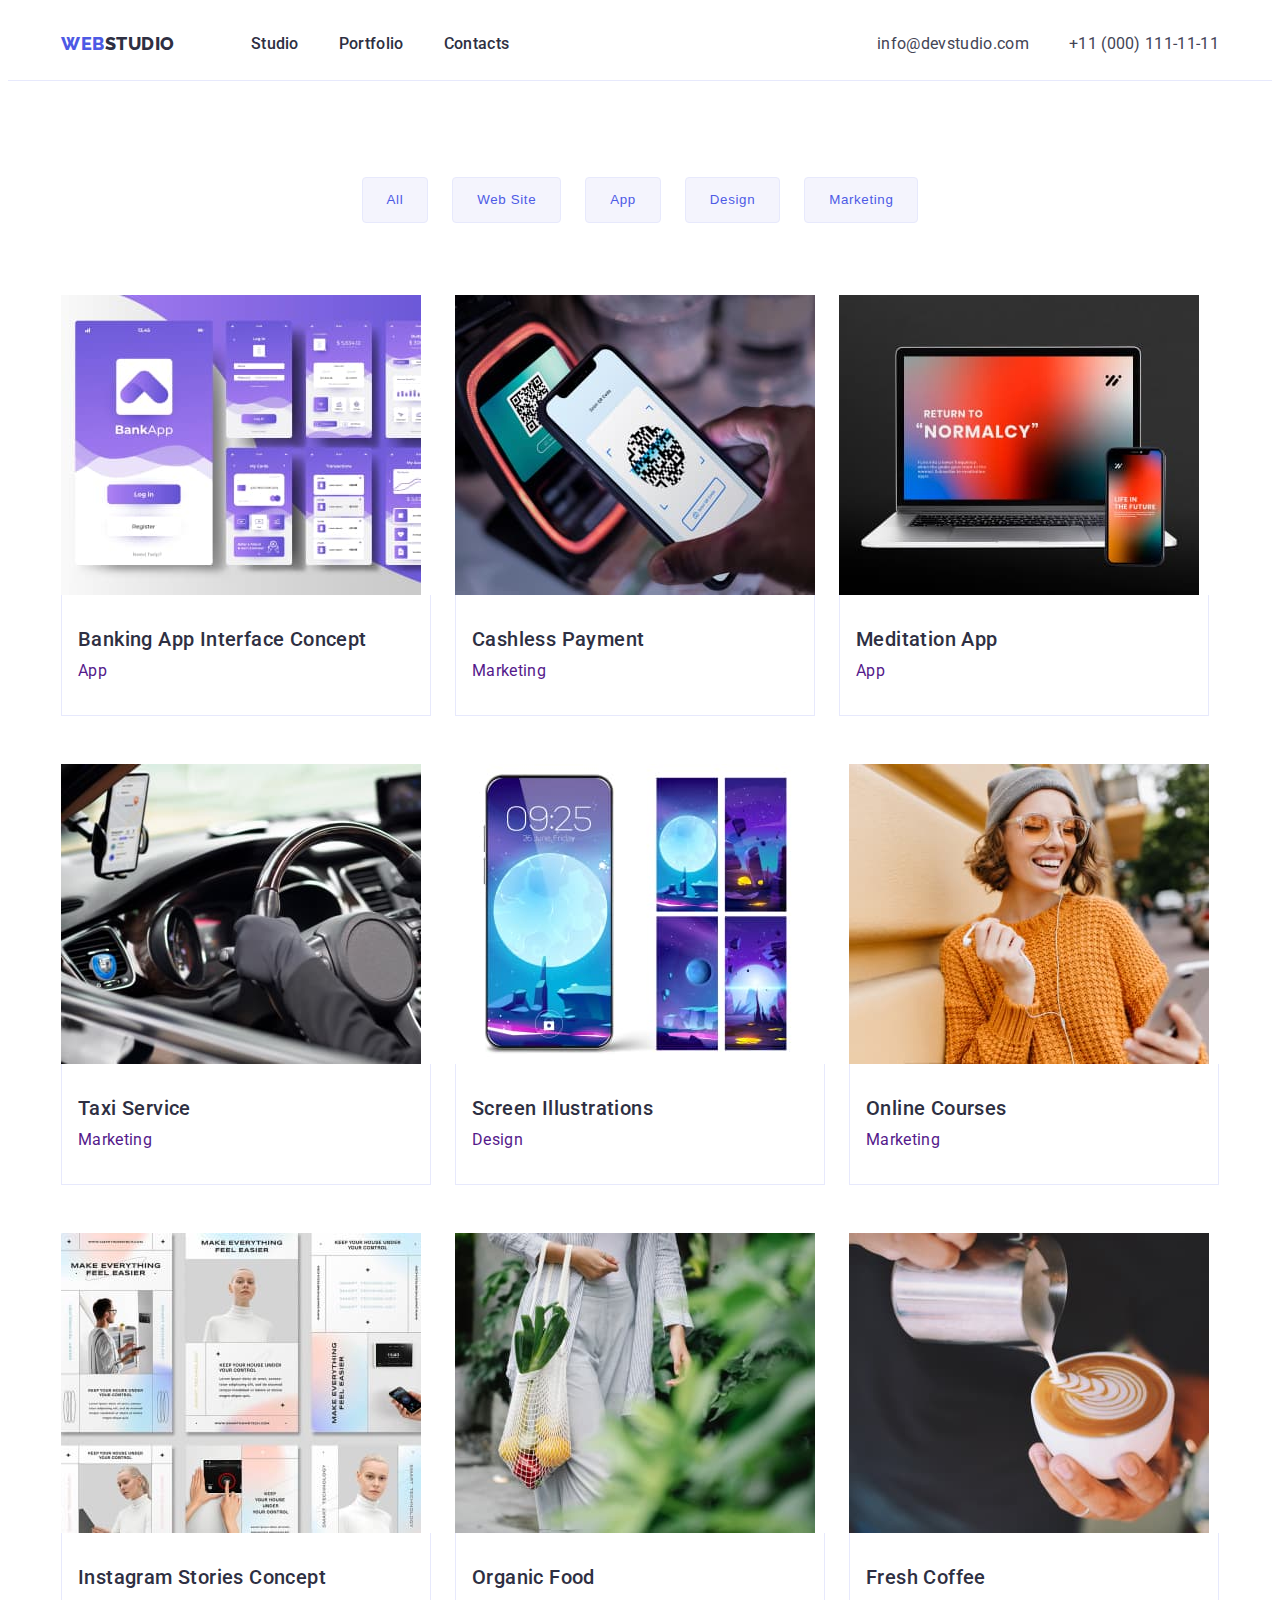
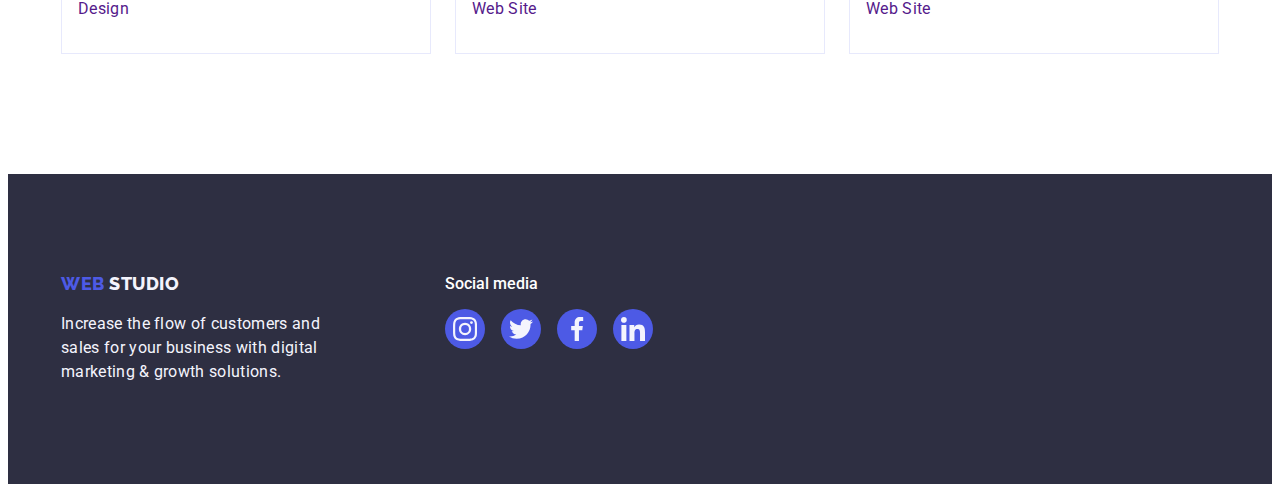
==== portfolio.html @ fe932e51 "Initial commit" ====
<!DOCTYPE html>
<html lang="en">
  <head>
    <link rel="preconnect" href="https://fonts.googleapis.com" />
    <link rel="preconnect" href="https://fonts.gstatic.com" crossorigin />
    <link
      href="https://fonts.googleapis.com/css2?family=Raleway:wght@800&family=Roboto:wght@400;500;700&display=swap"
      rel="stylesheet"
    />
    <link
      rel="stylesheet"
      href="https://cdnjs.cloudflare.com/ajax/libs/modern-normalize/2.0.0/modern-normalize.min.css"
      integrity="sha512-4xo8blKMVCiXpTaLzQSLSw3KFOVPWhm/TRtuPVc4WG6kUgjH6J03IBuG7JZPkcWMxJ5huwaBpOpnwYElP/m6wg=="
      crossorigin="anonymous"
      referrerpolicy="no-referrer"
    />
    <link rel="stylesheet" href="css/styles.css" />
    <meta charset="UTF-8" />
    <meta http-equiv="X-UA-Compatible" content="IE=edge" />
    <meta name="viewport" content="width=device-width, initial-scale=1.0" />
    <title>WebStudio</title>
  </head>

  <body>
    <header class="header-line">
      <div class="container top-line">
        <nav class="navigation">
          <a href="./index.html" class="logo">
            <span class="logo-accent">Web</span><span>Studio</span>
          </a>
          <ul class="top-menu">
            <li><a href="./index.html" class="nav-link link">Studio</a></li>
            <li>
              <a href="./portfolio.html" class="nav-link link">Portfolio</a>
            </li>
            <li><a href="" class="nav-link link">Contacts</a></li>
          </ul>
        </nav>
        <address>
          <ul class="contacts">
            <li>
              <a href="mailto:info@devstudio.com" class="contact-link link"
                >info@devstudio.com</a
              >
            </li>
            <li>
              <a href="tel:+110001111111" class="contact-link link"
                >+11 (000) 111-11-11</a
              >
            </li>
          </ul>
        </address>
      </div>
    </header>

    <main>
      <section class="section-projects">
        <div class="container">
          <h1 class="visually-hidden">Portfolio</h1>
          <ul class="filters">
            <li><button type="button" class="filter-button">All</button></li>
            <li>
              <button type="button" class="filter-button">Web Site</button>
            </li>
            <li><button type="button" class="filter-button">App</button></li>
            <li><button type="button" class="filter-button">Design</button></li>
            <li>
              <button type="button" class="filter-button">Marketing</button>
            </li>
          </ul>

          <ul class="projects-list">
            <li>
              <a href="" class="project-card">
                <img
                  src="images/banking.jpg"
                  alt="screens of banking mobilephone aplication "
                  width="360"
                  height="300"
                />
                <div class="card-description">
                  <h3 class="project-name">Banking App Interface Concept</h3>
                  <p class="project-type">App</p>
                </div>
              </a>
            </li>
            <a href="" class="project-card">
              <img
                src="images/payment.jpg"
                alt="payment by mobile phone"
                width="360"
                height="300"
              />
              <div class="card-description">
                <h3 class="project-name">Cashless Payment</h3>
                <p class="project-type">Marketing</p>
              </div>
            </a>
            </li>
            <li>
              <a href="" class="project-card">
              <img
                src="images/meditation.jpg"
                alt="laptop and mobile phone with the same app on screen"
                width="360"
                height="300"
              />
              <div class="card-description">
                <h3 class="project-name">Meditation App</h3>
                <p class="project-type">App</p>
              </div>
              </a>
            </li>
            <li>
              <a href="" class="project-card">
              <img
                src="images/taxi.jpg"
                alt="interior of car"
                width="360"
                height="300"
              />
              <div class="card-description">
                <h3 class="project-name">Taxi Service</h3>
                <p class="project-type">Marketing</p>
              </div>
              </a>
            </li>
            <li>
              <a href="" class="project-card">
              <img
                src="images/illustrations.jpg"
                alt="5 phone wallpapers"
                width="360"
                height="300"
              />
              <div class="card-description">
                <h3 class="project-name">Screen Illustrations</h3>
                <p class="project-type">Design</p>
              </div>
              </a>
            </li>
            <li>
              <a href="" class="project-card">
              <img
                src="images/courses.jpg"
                alt="happy woman look at the phone"
                width="360"
                height="300"
              />
              <div class="card-description">
                <h3 class="project-name">Online Courses</h3>
                <p class="project-type">Marketing</p>
              </div>
              </a>
            </li>
            <li>
              <a href="" class="project-card">
              <img
                src="images/stories.jpg"
                alt="some screenshots of instagram stories"
                width="360"
                height="300"
              />
              <div class="card-description">
                <h3 class="project-name">Instagram Stories Concept</h3>
                <p class="project-type">Design</p>
              </div>
              </a>
            </li>
            <li>
              <a href="" class="project-card">
              <img
                src="images/food.jpg"
                alt="fruit in a net held by a woman"
                width="360"
                height="300"
              />
              <div class="card-description">
                <h3 class="project-name">Organic Food</h3>
                <p class="project-type">Web Site</p>
              </div>
              </a>
            </li>
            <li>
              <a href="" class="project-card">
              <img
                src="images/coffe.jpg"
                alt="making a pattern on coffee close-up"
                width="360"
                height="300"
              />
              <div class="card-description">
                <h3 class="project-name">Fresh Coffee</h3>
                <p class="project-type">Web Site</p>
              </div>
              </a>
            </li>
          </ul>
        </div>
      </section>
    </main>

    <footer class="footer-bg">
      <div class="container footer-wrapper">
        <div>
          <a href="./index.html" class="footer-logo">
            <span class="logo-accent">Web</span>
            <span class="logo-accent-white">Studio</span>
          </a>
          <p class="footer-slogan">
            Increase the flow of customers and sales for your business with
            digital marketing & growth solutions.
          </p>
        </div>
        <div class="footer-social">
          <span class="footer-social-title">Social media</span>
          <ul class="footer-social-icons">
            <li>
              <a href="" class="social-icon-footer">
                <svg width="24px" height="24px">
                  <use href="./images/icons.svg#icon-instagram-2"></use>
                </svg>
              </a>
            </li>
            <li>
              <a href="" class="social-icon-footer">
                <svg width="24px" height="24px">
                  <use href="./images/icons.svg#icon-twitter-1"></use>
                </svg>
              </a>
            </li>
            <li>
              <a href="" class="social-icon-footer">
                <svg width="24px" height="24px">
                  <use href="./images/icons.svg#icon-facebook-1"></use>
                </svg>
              </a>
            </li>
            <li>
              <a href="" class="social-icon-footer">
                <svg width="24px" height="24px">
                  <use href="./images/icons.svg#icon-linkedin-1"></use>
                </svg>
              </a>
            </li>
          </ul>
        </div>
      </div>
    </footer>
  </body>
</html>
---- css/styles.css ----
:root {
  --dark: #2e2f42;
  --text: #434455;
  --primary-brand: #4d5ae5;
  --link-active: #404bbf;
  --white: #fff;
  --light: #f4f4fd;
  --cornflower: #e7e9fc;
  --button-shadow: rgba(0, 0, 0, 0.15);
  --portfolio-shadow: 0px 2px 1px 0px rgba(46, 47, 66, 0.08),
    0px 1px 1px 0px rgba(46, 47, 66, 0.16),
    0px 1px 6px 0px rgba(46, 47, 66, 0.08);
  --success: #31d0aa;
  --light-slate: #8e8f99;
}

body {
  font-family: "Roboto", sans-serif;
  color: var(--text);
  background-color: #ffffff;
  font-size: 16px;
}

h1,
h2,
h3,
h4,
h5,
h6,
p {
  margin: 0px;
}

img {
  display: block;
  max-width: 100%;
  height: auto;
}

button {
  cursor: pointer;
  border: none;
  border-radius: 4px;
}

ul,
ol {
  list-style: none;
  margin: 0;
  padding-left: 0px;
}

a {
  text-decoration: none;
}

.container {
  width: 1158px;
  padding: 0px 15px;
  margin: 0 auto;
}

.section {
  padding-top: 120px;
  padding-bottom: 120px;
}

.visually-hidden {
  position: absolute;
  width: 1px;
  height: 1px;
  margin: 1px;
  border: 0px;
  padding: 0px;

  white-space: nowrap;
  clip-path: inset(100%);
  clip: rect(0 0 0 0);
  overflow: hidden;
}

.logo {
  color: var(--dark);
  text-decoration: none;
  font-family: "Raleway";
  font-size: 18px;
  font-weight: 800;
  line-height: 1.16;
  letter-spacing: 0.54px;
  text-transform: uppercase;
  margin-right: 76px;
  padding-top: 25.5px;
  padding-bottom: 25.5px;
}

.logo-accent {
  color: var(--primary-brand);
}

.top-menu {
  display: flex;
  gap: 40px;
  list-style-type: none;
  padding: 24px 0;
  margin: 0;
}

.nav-link {
  color: var(--dark);
  font-weight: 500;
  line-height: 1.5;
  letter-spacing: 0.32px;
}

.link:hover,
.link:focus {
  color: var(--link-active);
}

.contacts {
  display: flex;
  gap: 40px;
  list-style-type: none;
  padding-left: 0;
  padding-top: 24px;
  padding-bottom: 24px;
  margin: 0;
}

.contact-link {
  font-style: normal;
  color: var(--text);
  font-size: 16px;
  line-height: 1.5;
  letter-spacing: 0.32px;
}

.hero-image {
  padding-bottom: 188px;
  background: linear-gradient(rgba(46, 47, 66, 0.7), rgba(46, 47, 66, 0.7)),
    url(../images/heroimage.jpg);
  background-repeat: no-repeat;
  background-position: center;
  max-width: 1440px;
  padding-top: 188px;
  margin-left: auto;
  margin-right: auto;
  text-align: center;
}

.title {
  color: var(--white);
  text-align: center;
  font-size: 56px;
  font-weight: 700;
  line-height: 1.07;
  letter-spacing: 1.12px;
  margin: 0 auto;
  width: 496px;
  margin-bottom: 48px;
}

.hero-button {
  cursor: pointer;
  background: var(--primary-brand);
  color: var(--white);
  font-size: 16px;
  font-weight: 500;
  line-height: 1.5;
  letter-spacing: 0.64px;
  font-style: "inherit";
  padding: 16px 32px;
  border-radius: 4px;
  box-shadow: 0px 4px 4px 0px var(--button-shadow);
  border: none;
}

.hero-button:hover,
.hero-button:focus {
  background-color: var(--link-active);
}
.feature-list {
  display: flex;
  gap: 24px;
  list-style-type: none;
  margin: 0px;
  padding: 0px;
}

.feature {
  color: var(--dark);
  font-size: 20px;
  font-weight: 500;
  line-height: 1.2;
  letter-spacing: 0.4px;
  margin-bottom: 8px;
  margin-top: 8px;
}

.feature-list li {
  width: 264px;
}

.feature-description {
  line-height: 1.5;
  letter-spacing: 0.32px;
  margin: 0px;
}

.work {
  padding-top: 0px;
}
.section-header {
  color: var(--dark);
  text-align: center;
  font-size: 36px;
  font-weight: 700;
  line-height: 1.11;
  letter-spacing: 0.72px;
  text-transform: capitalize;
  margin-bottom: 72px;
}

.spec-list {
  display: flex;
  gap: 24px;
  justify-content: center;
  list-style-type: none;
  padding: 0;
  margin: 0;
}
.team-list {
  display: flex;
  gap: 24px;
  justify-content: center;
  list-style-type: none;
  margin: 0;
  padding: 0;
}
.team-box {
  background: var(--light);
}
.worker-name {
  color: var(--dark);
  text-align: center;
  font-size: 20px;
  font-weight: 500;
  line-height: 1.2;
  letter-spacing: 0.4px;
  padding: 0px;
  margin-bottom: 8px;
}
.worker-description {
  text-align: center;
  line-height: 1.5;
  letter-spacing: 0.32px;
  margin: 0;
}

.worker-card {
  padding: 32px 0px;
}

.footer-bg {
  background: var(--dark);
  padding: 100px 0px;
}

.footer-logo {
  color: var(--dark);
  text-decoration: none;
  font-family: "Raleway";
  font-size: 18px;
  font-weight: 800;
  line-height: 1.16;
  letter-spacing: 0.54px;
  text-transform: uppercase;
  margin-bottom: 16px;
  display: block;
}

.logo-accent-white {
  color: var(--light);
}
.footer-slogan {
  color: var(--light);
  font-style: normal;
  line-height: 1.5;
  letter-spacing: 0.32px;
  width: 264px;
  margin-top: 17.5px;
}

.section-projects {
  padding-top: 96px;
  padding-bottom: 120px;
}

.filters {
  display: flex;
  justify-content: center;
  gap: 24px;
  list-style-type: none;
  margin-bottom: 72px;
}
.filter-button {
  color: var(--primary-brand);
  background: var(--light);
  text-align: center;
  font-weight: 500;
  line-height: 1.5;
  letter-spacing: 0.64px;
  font-style: "inherit";
  cursor: pointer;
  padding: 12px 24px;
  border-radius: 4px;
  border: 1px solid var(--cornflower);
}
.filter-button:hover,
.filter-button:focus {
  background-color: var(--link-active);
  color: var(--light);
  box-shadow: 0px 2px 2px 0px rgba(0, 0, 0, 0.12),
    0px 2px 1px 0px rgba(0, 0, 0, 0.08), 0px 3px 1px 0px rgba(0, 0, 0, 0.1);
  border: 1px solid var(--link-active);
}

.projects-list {
  list-style-type: none;
  display: flex;
  flex-wrap: wrap;
  row-gap: 48px;
  column-gap: 24px;
  margin: 0;
  padding: 0;
}

.project-card {
  display: block;
}
.project-card:focus,
.project-card:hover {
  box-shadow: var(--portfolio-shadow);
}

.project-name {
  color: var(--dark);
  font-size: 20px;
  font-weight: 500;
  line-height: 1.2;
  letter-spacing: 0.4px;
  margin-top: 0;
  margin-bottom: 8px;
}
.project-type {
  line-height: 1.5;
  letter-spacing: 0.32px;
  margin: 0;
}

.top-line {
  display: flex;
  align-items: center;
}

.navigation {
  display: flex;
  align-items: center;
  margin-right: auto;
}

.header-line {
  border-bottom: 1px solid var(--cornflower);
}
.team-list > li {
  background-color: var(--white);
  box-shadow: 0px 2px 1px 0px rgba(46, 47, 66, 0.08),
    0px 1px 1px 0px rgba(46, 47, 66, 0.16),
    0px 1px 6px 0px rgba(46, 47, 66, 0.08);
  border-radius: 0px 0px 4px 4px;
}

.projects-list > li {
  flex-basis: calc((100% - 48px) / 3);
}

.card-description {
  background-color: var(--white);
  border-color: var(--cornflower);
  border-style: solid;
  border-right-width: 1px;
  border-bottom-width: 1px;
  border-left-width: 1px;
  border-top-width: 0;
  padding: 32px 16px;
}

.feature-icon {
  background-color: var(--light);
  width: 100%;
  border-radius: 4px;
  height: 120px;
  display: flex;
  align-items: center;
  justify-content: center;
}

.team-social-icons {
  display: flex;
  gap: 24px;
  margin-top: 8px;
  justify-content: center;
}

.customers {
  display: flex;
  gap: 24px;
  justify-content: center;
}

.customer-icon {
  border: 1px solid var(--light-slate);
  border-radius: 4px;
  display: flex;
  justify-content: center;
  align-items: center;
  width: 168px;
  height: 88px;
  fill: var(--light-slate);
}

.customer-icon:hover,
.customer-icon:focus {
  border-color: var(--link-active);
  fill: var(--link-active);
}

.footer-wrapper {
  display: flex;
}

.footer-social-title {
  color: var(--white);
  font-weight: 500;
}

.footer-social-icons {
  display: flex;
  gap: 16px;
  margin-top: 16px;
  justify-content: center;
}

.footer-social {
  margin-left: 120px;
}

.social-icon {
  display: flex;
  width: 40px;
  height: 40px;
  border-radius: 50%;
  align-items: center;
  justify-content: center;
  background-color: var(--primary-brand);
}

.social-icon:hover,
.social-icon:focus {
  background-color: var(--link-active);
}

.social-icon-footer {
  display: flex;
  width: 40px;
  height: 40px;
  border-radius: 50%;
  align-items: center;
  justify-content: center;
  background-color: var(--primary-brand);
}

.social-icon-footer:hover,
.social-icon-footer:focus {
  background-color: var(--success);
}
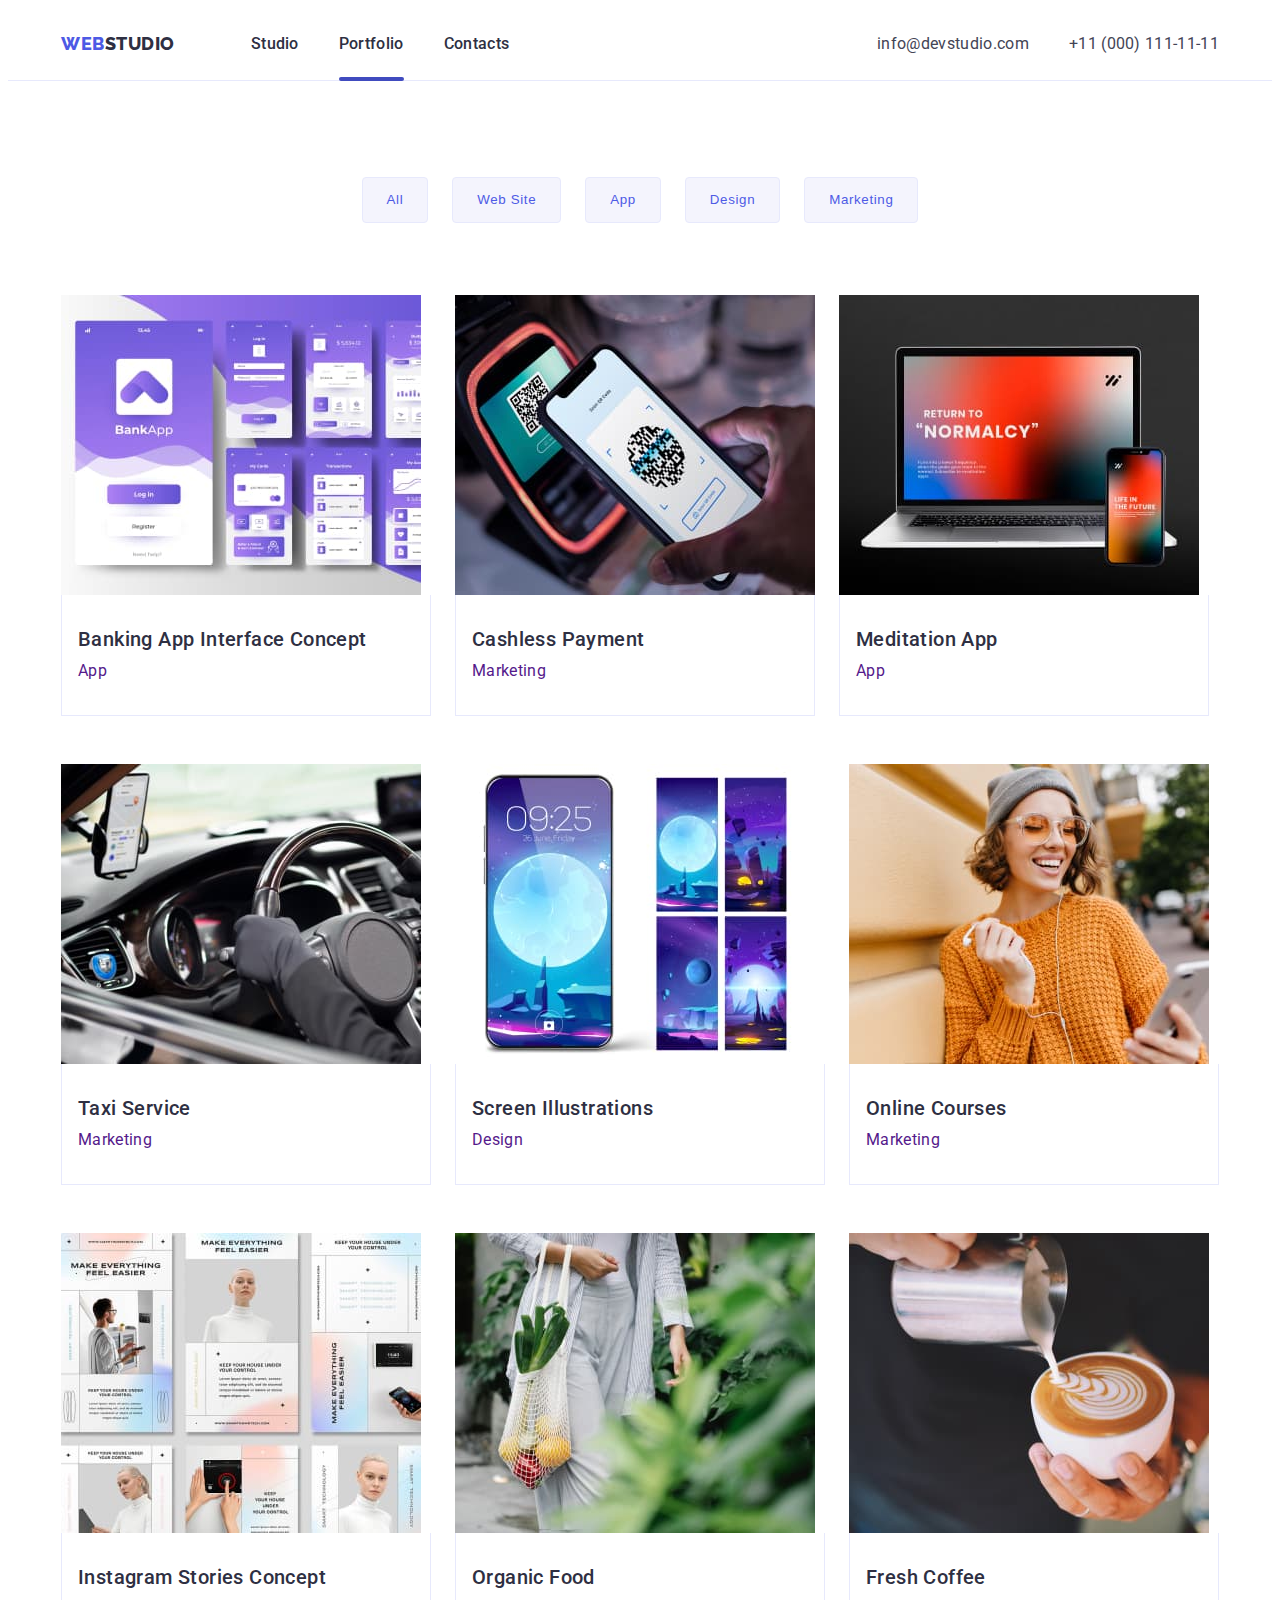
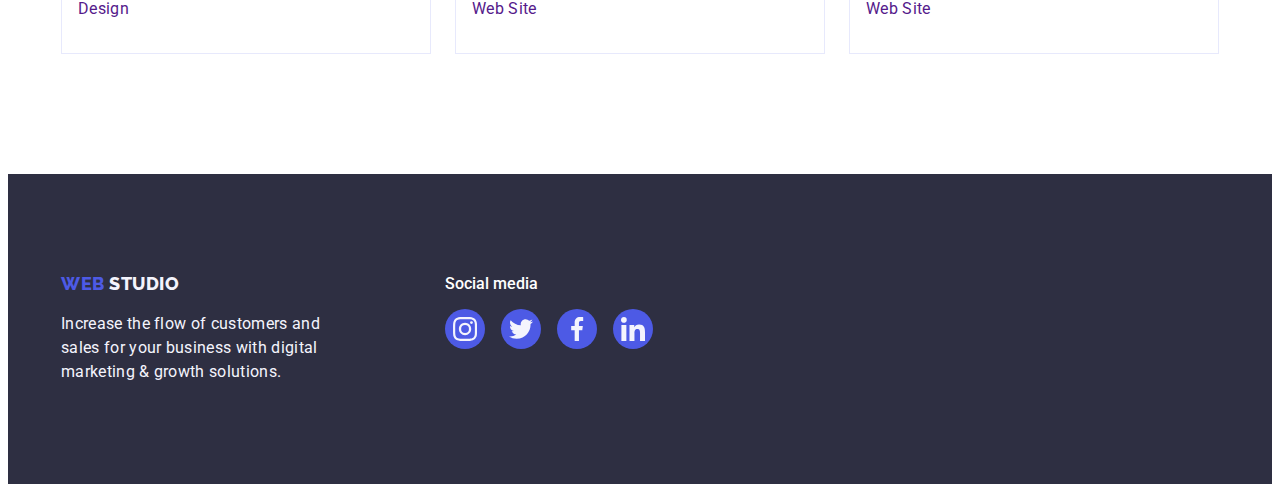
==== commit 7527fe80: "update" ====
--- a/portfolio.html
+++ b/portfolio.html
@@ -31,7 +31,7 @@
           <ul class="top-menu">
             <li><a href="./index.html" class="nav-link link">Studio</a></li>
             <li>
-              <a href="./portfolio.html" class="nav-link link">Portfolio</a>
+              <a href="./portfolio.html" class="nav-link link current-link">Portfolio</a>
             </li>
             <li><a href="" class="nav-link link">Contacts</a></li>
           </ul>
@@ -72,12 +72,17 @@
           <ul class="projects-list">
             <li>
               <a href="" class="project-card">
+                <div class="project-image">
                 <img
                   src="images/banking.jpg"
                   alt="screens of banking mobilephone aplication "
                   width="360"
                   height="300"
                 />
+                     <div class="project-overlay">
+                  <p>14 Stylish and User-Friendly App Design Concepts · Task Manager App · Calorie Tracker App · Exotic Fruit Ecommerce App · Cloud Storage App</p>
+                </div>
+                </div>
                 <div class="card-description">
                   <h3 class="project-name">Banking App Interface Concept</h3>
                   <p class="project-type">App</p>
--- a/css/styles.css
+++ b/css/styles.css
@@ -12,6 +12,8 @@
     0px 1px 6px 0px rgba(46, 47, 66, 0.08);
   --success: #31d0aa;
   --light-slate: #8e8f99;
+  --background-standard-animation: background-color 250ms
+    cubic-bezier(0.4, 0, 0.2, 1);
 }
 
 body {
@@ -19,6 +21,7 @@
   color: var(--text);
   background-color: #ffffff;
   font-size: 16px;
+  font-weight: 400;
 }
 
 h1,
@@ -110,11 +113,25 @@
   font-weight: 500;
   line-height: 1.5;
   letter-spacing: 0.32px;
+  transition: color 250ms cubic-bezier(0.4, 0, 0.2, 1);
 }
 
 .link:hover,
 .link:focus {
   color: var(--link-active);
+}
+.current-link {
+  position: relative;
+}
+.current-link::after {
+  content: "";
+  display: block;
+  position: absolute;
+  width: 100%;
+  top: 42.5px;
+  height: 4px;
+  border-radius: 2px;
+  background-color: var(--link-active);
 }
 
 .contacts {
@@ -133,6 +150,7 @@
   font-size: 16px;
   line-height: 1.5;
   letter-spacing: 0.32px;
+  transition: color 250ms cubic-bezier(0.4, 0, 0.2, 1);
 }
 
 .hero-image {
@@ -173,6 +191,7 @@
   border-radius: 4px;
   box-shadow: 0px 4px 4px 0px var(--button-shadow);
   border: none;
+  transition: var(--background-standard-animation);
 }
 
 .hero-button:hover,
@@ -315,6 +334,10 @@
   padding: 12px 24px;
   border-radius: 4px;
   border: 1px solid var(--cornflower);
+  transition: background-color 250ms cubic-bezier(0.4, 0, 0.2, 1),
+    color 250ms cubic-bezier(0.4, 0, 0.2, 1),
+    box-shadow 250ms cubic-bezier(0.4, 0, 0.2, 1),
+    border 250ms cubic-bezier(0.4, 0, 0.2, 1);
 }
 .filter-button:hover,
 .filter-button:focus {
@@ -337,10 +360,37 @@
 
 .project-card {
   display: block;
+  transition: box-shadow 250ms cubic-bezier(0.4, 0, 0.2, 1);
 }
 .project-card:focus,
 .project-card:hover {
   box-shadow: var(--portfolio-shadow);
+}
+
+.project-card:focus .project-overlay,
+.project-card:hover .project-overlay {
+  transform: translateY(0);
+}
+
+.project-image {
+  position: relative;
+  overflow: hidden;
+}
+.project-overlay {
+  position: absolute;
+  top: 0;
+  left: 0;
+  width: 100%;
+  height: 100%;
+  padding-top: 40px;
+  padding-left: 32px;
+  padding-right: 32px;
+  background-color: var(--primary-brand);
+  color: var(--light);
+  line-height: 1.5;
+  letter-spacing: 0.32px;
+  transform: translateY(100%);
+  transition: transform 250ms cubic-bezier(0.4, 0, 0.2, 1);
 }
 
 .project-name {
@@ -427,6 +477,8 @@
   width: 168px;
   height: 88px;
   fill: var(--light-slate);
+  transition: border-color 250ms cubic-bezier(0.4, 0, 0.2, 1),
+    fill 250ms cubic-bezier(0.4, 0, 0.2, 1);
 }
 
 .customer-icon:hover,
@@ -463,6 +515,7 @@
   align-items: center;
   justify-content: center;
   background-color: var(--primary-brand);
+  transition: var(--background-standard-animation);
 }
 
 .social-icon:hover,
@@ -478,6 +531,7 @@
   align-items: center;
   justify-content: center;
   background-color: var(--primary-brand);
+  transition: var(--background-standard-animation);
 }
 
 .social-icon-footer:hover,
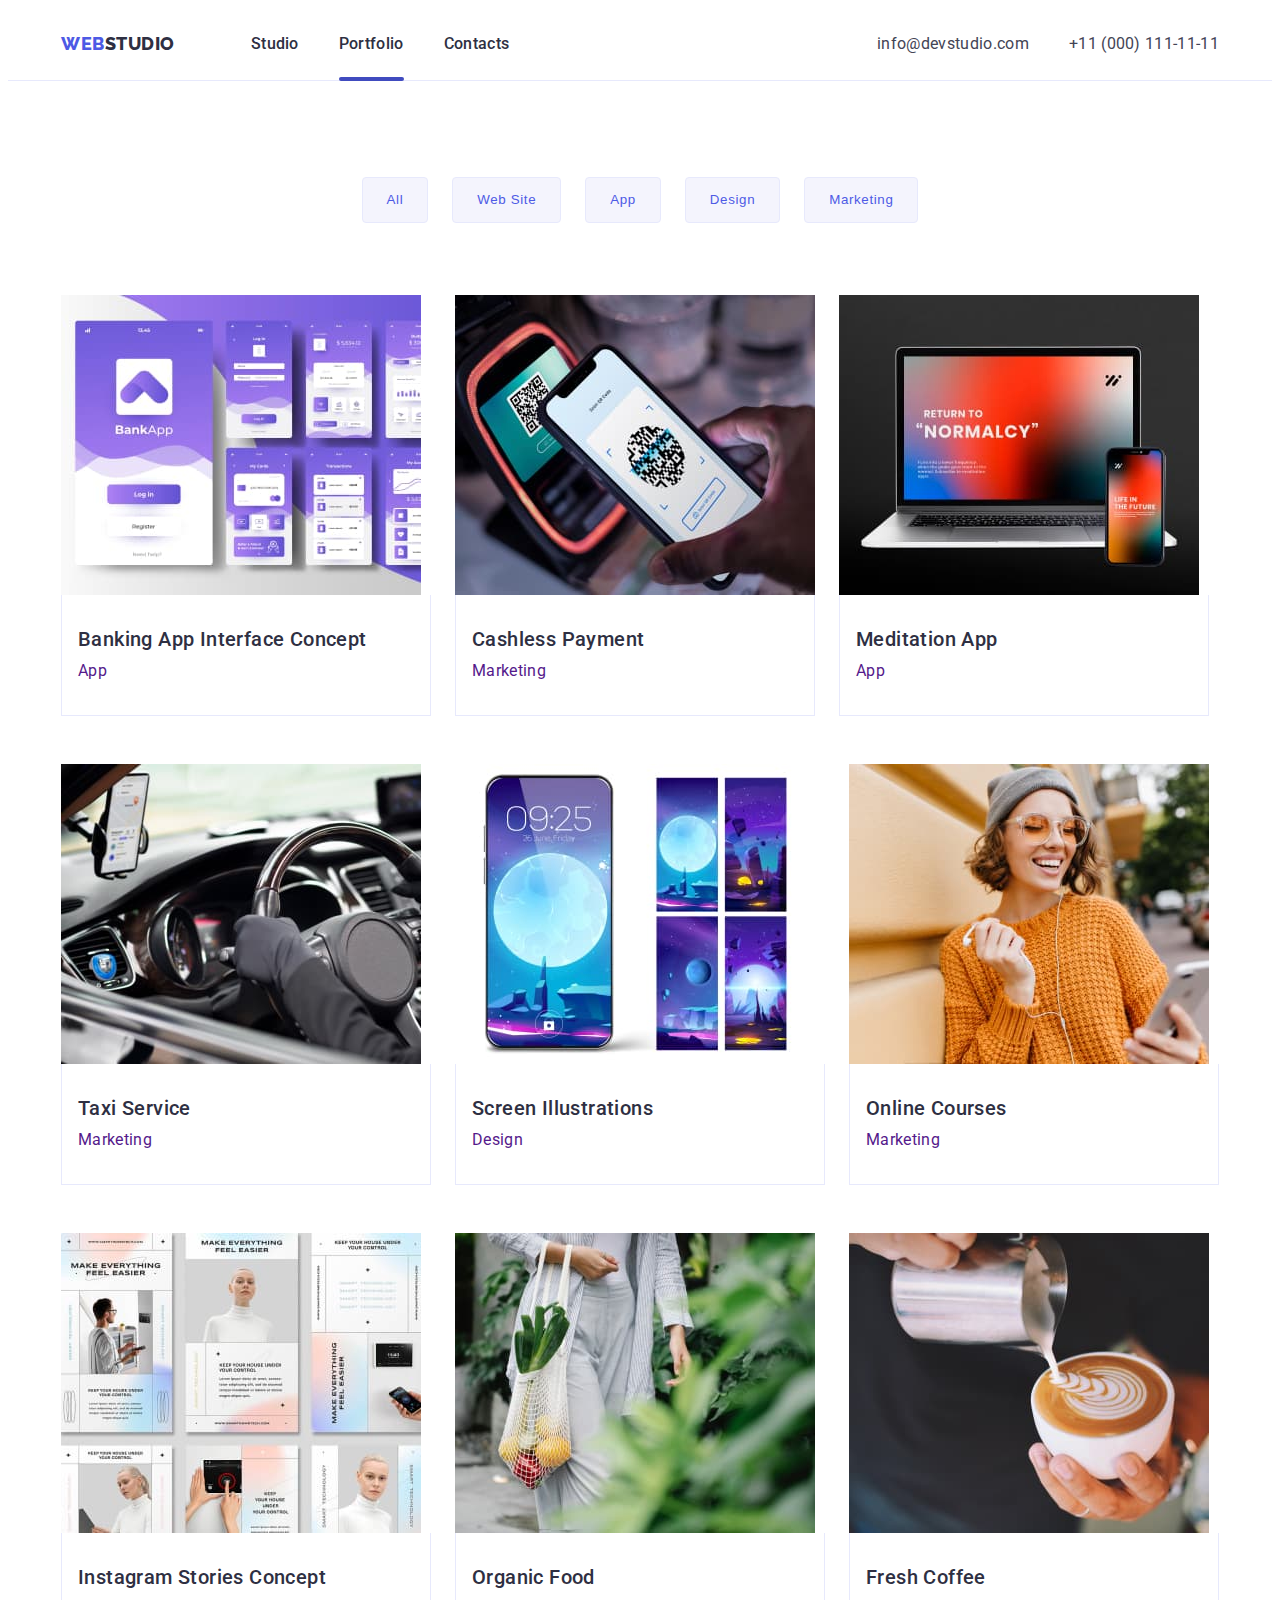
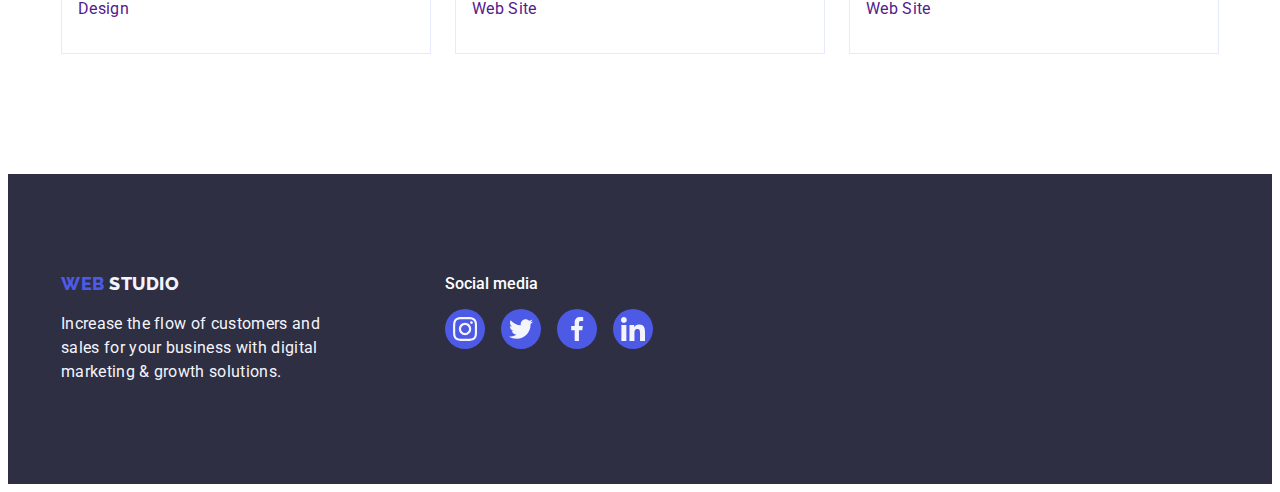
==== commit 9b2507a9: "update" ====
--- a/portfolio.html
+++ b/portfolio.html
@@ -90,12 +90,17 @@
               </a>
             </li>
             <a href="" class="project-card">
+              <div class="project-image">
               <img
                 src="images/payment.jpg"
                 alt="payment by mobile phone"
                 width="360"
                 height="300"
               />
+              <div class="project-overlay">
+                  <p>14 Stylish and User-Friendly App Design Concepts · Task Manager App · Calorie Tracker App · Exotic Fruit Ecommerce App · Cloud Storage App</p>
+                </div>
+                </div>
               <div class="card-description">
                 <h3 class="project-name">Cashless Payment</h3>
                 <p class="project-type">Marketing</p>
@@ -104,12 +109,17 @@
             </li>
             <li>
               <a href="" class="project-card">
+                <div class="project-image">
               <img
                 src="images/meditation.jpg"
                 alt="laptop and mobile phone with the same app on screen"
                 width="360"
                 height="300"
               />
+              <div class="project-overlay">
+                  <p>14 Stylish and User-Friendly App Design Concepts · Task Manager App · Calorie Tracker App · Exotic Fruit Ecommerce App · Cloud Storage App</p>
+                </div>
+                </div>
               <div class="card-description">
                 <h3 class="project-name">Meditation App</h3>
                 <p class="project-type">App</p>
@@ -118,12 +128,17 @@
             </li>
             <li>
               <a href="" class="project-card">
+                 <div class="project-image">
               <img
                 src="images/taxi.jpg"
                 alt="interior of car"
                 width="360"
                 height="300"
               />
+                 <div class="project-overlay">
+                  <p>14 Stylish and User-Friendly App Design Concepts · Task Manager App · Calorie Tracker App · Exotic Fruit Ecommerce App · Cloud Storage App</p>
+                </div>
+                </div>
               <div class="card-description">
                 <h3 class="project-name">Taxi Service</h3>
                 <p class="project-type">Marketing</p>
@@ -132,12 +147,17 @@
             </li>
             <li>
               <a href="" class="project-card">
+                 <div class="project-image">
               <img
                 src="images/illustrations.jpg"
                 alt="5 phone wallpapers"
                 width="360"
                 height="300"
               />
+                 <div class="project-overlay">
+                  <p>14 Stylish and User-Friendly App Design Concepts · Task Manager App · Calorie Tracker App · Exotic Fruit Ecommerce App · Cloud Storage App</p>
+                </div>
+                </div>
               <div class="card-description">
                 <h3 class="project-name">Screen Illustrations</h3>
                 <p class="project-type">Design</p>
@@ -146,12 +166,17 @@
             </li>
             <li>
               <a href="" class="project-card">
+                 <div class="project-image">
               <img
                 src="images/courses.jpg"
                 alt="happy woman look at the phone"
                 width="360"
                 height="300"
               />
+                   <div class="project-overlay">
+                  <p>14 Stylish and User-Friendly App Design Concepts · Task Manager App · Calorie Tracker App · Exotic Fruit Ecommerce App · Cloud Storage App</p>
+                </div>
+                </div>
               <div class="card-description">
                 <h3 class="project-name">Online Courses</h3>
                 <p class="project-type">Marketing</p>
@@ -160,12 +185,17 @@
             </li>
             <li>
               <a href="" class="project-card">
+                 <div class="project-image"> 
               <img
                 src="images/stories.jpg"
                 alt="some screenshots of instagram stories"
                 width="360"
                 height="300"
               />
+                <div class="project-overlay">
+                  <p>14 Stylish and User-Friendly App Design Concepts · Task Manager App · Calorie Tracker App · Exotic Fruit Ecommerce App · Cloud Storage App</p>
+                </div>
+                </div>
               <div class="card-description">
                 <h3 class="project-name">Instagram Stories Concept</h3>
                 <p class="project-type">Design</p>
@@ -174,12 +204,17 @@
             </li>
             <li>
               <a href="" class="project-card">
+                <div class="project-image"> 
               <img
                 src="images/food.jpg"
                 alt="fruit in a net held by a woman"
                 width="360"
                 height="300"
               />
+                <div class="project-overlay">
+                  <p>14 Stylish and User-Friendly App Design Concepts · Task Manager App · Calorie Tracker App · Exotic Fruit Ecommerce App · Cloud Storage App</p>
+                </div>
+                </div>
               <div class="card-description">
                 <h3 class="project-name">Organic Food</h3>
                 <p class="project-type">Web Site</p>
@@ -188,12 +223,17 @@
             </li>
             <li>
               <a href="" class="project-card">
+                 <div class="project-image"> 
               <img
                 src="images/coffe.jpg"
                 alt="making a pattern on coffee close-up"
                 width="360"
                 height="300"
               />
+                <div class="project-overlay">
+                  <p>14 Stylish and User-Friendly App Design Concepts · Task Manager App · Calorie Tracker App · Exotic Fruit Ecommerce App · Cloud Storage App</p>
+                </div>
+                </div>
               <div class="card-description">
                 <h3 class="project-name">Fresh Coffee</h3>
                 <p class="project-type">Web Site</p>
--- a/css/styles.css
+++ b/css/styles.css
@@ -12,8 +12,8 @@
     0px 1px 6px 0px rgba(46, 47, 66, 0.08);
   --success: #31d0aa;
   --light-slate: #8e8f99;
-  --background-standard-animation: background-color 250ms
-    cubic-bezier(0.4, 0, 0.2, 1);
+  --dairy: #fcfcfc;
+  --standard-animation: 250ms cubic-bezier(0.4, 0, 0.2, 1);
 }
 
 body {
@@ -113,7 +113,7 @@
   font-weight: 500;
   line-height: 1.5;
   letter-spacing: 0.32px;
-  transition: color 250ms cubic-bezier(0.4, 0, 0.2, 1);
+  transition: color var(--standard-animation);
 }
 
 .link:hover,
@@ -128,7 +128,7 @@
   display: block;
   position: absolute;
   width: 100%;
-  top: 42.5px;
+  bottom: -27.5px;
   height: 4px;
   border-radius: 2px;
   background-color: var(--link-active);
@@ -150,7 +150,7 @@
   font-size: 16px;
   line-height: 1.5;
   letter-spacing: 0.32px;
-  transition: color 250ms cubic-bezier(0.4, 0, 0.2, 1);
+  transition: color var(--standard-animation);
 }
 
 .hero-image {
@@ -191,7 +191,7 @@
   border-radius: 4px;
   box-shadow: 0px 4px 4px 0px var(--button-shadow);
   border: none;
-  transition: var(--background-standard-animation);
+  transition: background-color var(--standard-animation);
 }
 
 .hero-button:hover,
@@ -334,10 +334,9 @@
   padding: 12px 24px;
   border-radius: 4px;
   border: 1px solid var(--cornflower);
-  transition: background-color 250ms cubic-bezier(0.4, 0, 0.2, 1),
-    color 250ms cubic-bezier(0.4, 0, 0.2, 1),
-    box-shadow 250ms cubic-bezier(0.4, 0, 0.2, 1),
-    border 250ms cubic-bezier(0.4, 0, 0.2, 1);
+  transition: background-color var(--standard-animation),
+    color var(--standard-animation), box-shadow var(--standard-animation),
+    border var(--standard-animation);
 }
 .filter-button:hover,
 .filter-button:focus {
@@ -360,7 +359,7 @@
 
 .project-card {
   display: block;
-  transition: box-shadow 250ms cubic-bezier(0.4, 0, 0.2, 1);
+  transition: box-shadow var(--standard-animation);
 }
 .project-card:focus,
 .project-card:hover {
@@ -390,7 +389,7 @@
   line-height: 1.5;
   letter-spacing: 0.32px;
   transform: translateY(100%);
-  transition: transform 250ms cubic-bezier(0.4, 0, 0.2, 1);
+  transition: transform var(--standard-animation);
 }
 
 .project-name {
@@ -477,8 +476,8 @@
   width: 168px;
   height: 88px;
   fill: var(--light-slate);
-  transition: border-color 250ms cubic-bezier(0.4, 0, 0.2, 1),
-    fill 250ms cubic-bezier(0.4, 0, 0.2, 1);
+  transition: border-color var(--standard-animation),
+    fill var(--standard-animation);
 }
 
 .customer-icon:hover,
@@ -515,7 +514,7 @@
   align-items: center;
   justify-content: center;
   background-color: var(--primary-brand);
-  transition: var(--background-standard-animation);
+  transition: background-color var(--standard-animation);
 }
 
 .social-icon:hover,
@@ -531,10 +530,61 @@
   align-items: center;
   justify-content: center;
   background-color: var(--primary-brand);
-  transition: var(--background-standard-animation);
+  transition: background-color var(--standard-animation);
 }
 
 .social-icon-footer:hover,
 .social-icon-footer:focus {
   background-color: var(--success);
 }
+
+.modal {
+  position: fixed;
+  left: 0;
+  right: 0;
+  top: 0;
+  bottom: 0;
+  display: flex;
+  justify-content: center;
+  background-color: hsla(237, 18%, 22%, 0.4);
+}
+
+.is-hidden {
+  pointer-events: none;
+  visibility: hidden;
+  opacity: 0;
+}
+
+.modal-box {
+  display: flex;
+  margin-top: 80px;
+  width: 408px;
+  height: 584px;
+  border-radius: 4px;
+  background-color: var(--dairy);
+  box-shadow: 0px 2px 1px 0px rgba(0, 0, 0, 0.2),
+    0px 1px 3px 0px rgba(0, 0, 0, 0.12), 0px 1px 1px 0px rgba(0, 0, 0, 0.14);
+}
+
+.modal-close-button {
+  display: flex;
+  margin-top: 24px;
+  margin-right: 24px;
+  justify-content: center;
+  align-items: center;
+  background-color: var(--cornflower);
+  border-radius: 50%;
+  width: 24px;
+  height: 24px;
+  fill: var(--dark);
+  border: 1px solid rgba(0, 0, 0, 0.1);
+  transition: background-color var(--standard-animation),
+    border var(--standard-animation), fill var(--standard-animation);
+}
+
+.modal-close-button:hover,
+.modal-close-button:focus {
+  background-color: var(--link-active);
+  fill: var(--white);
+  border: 1px solid var(--link-active);
+}
